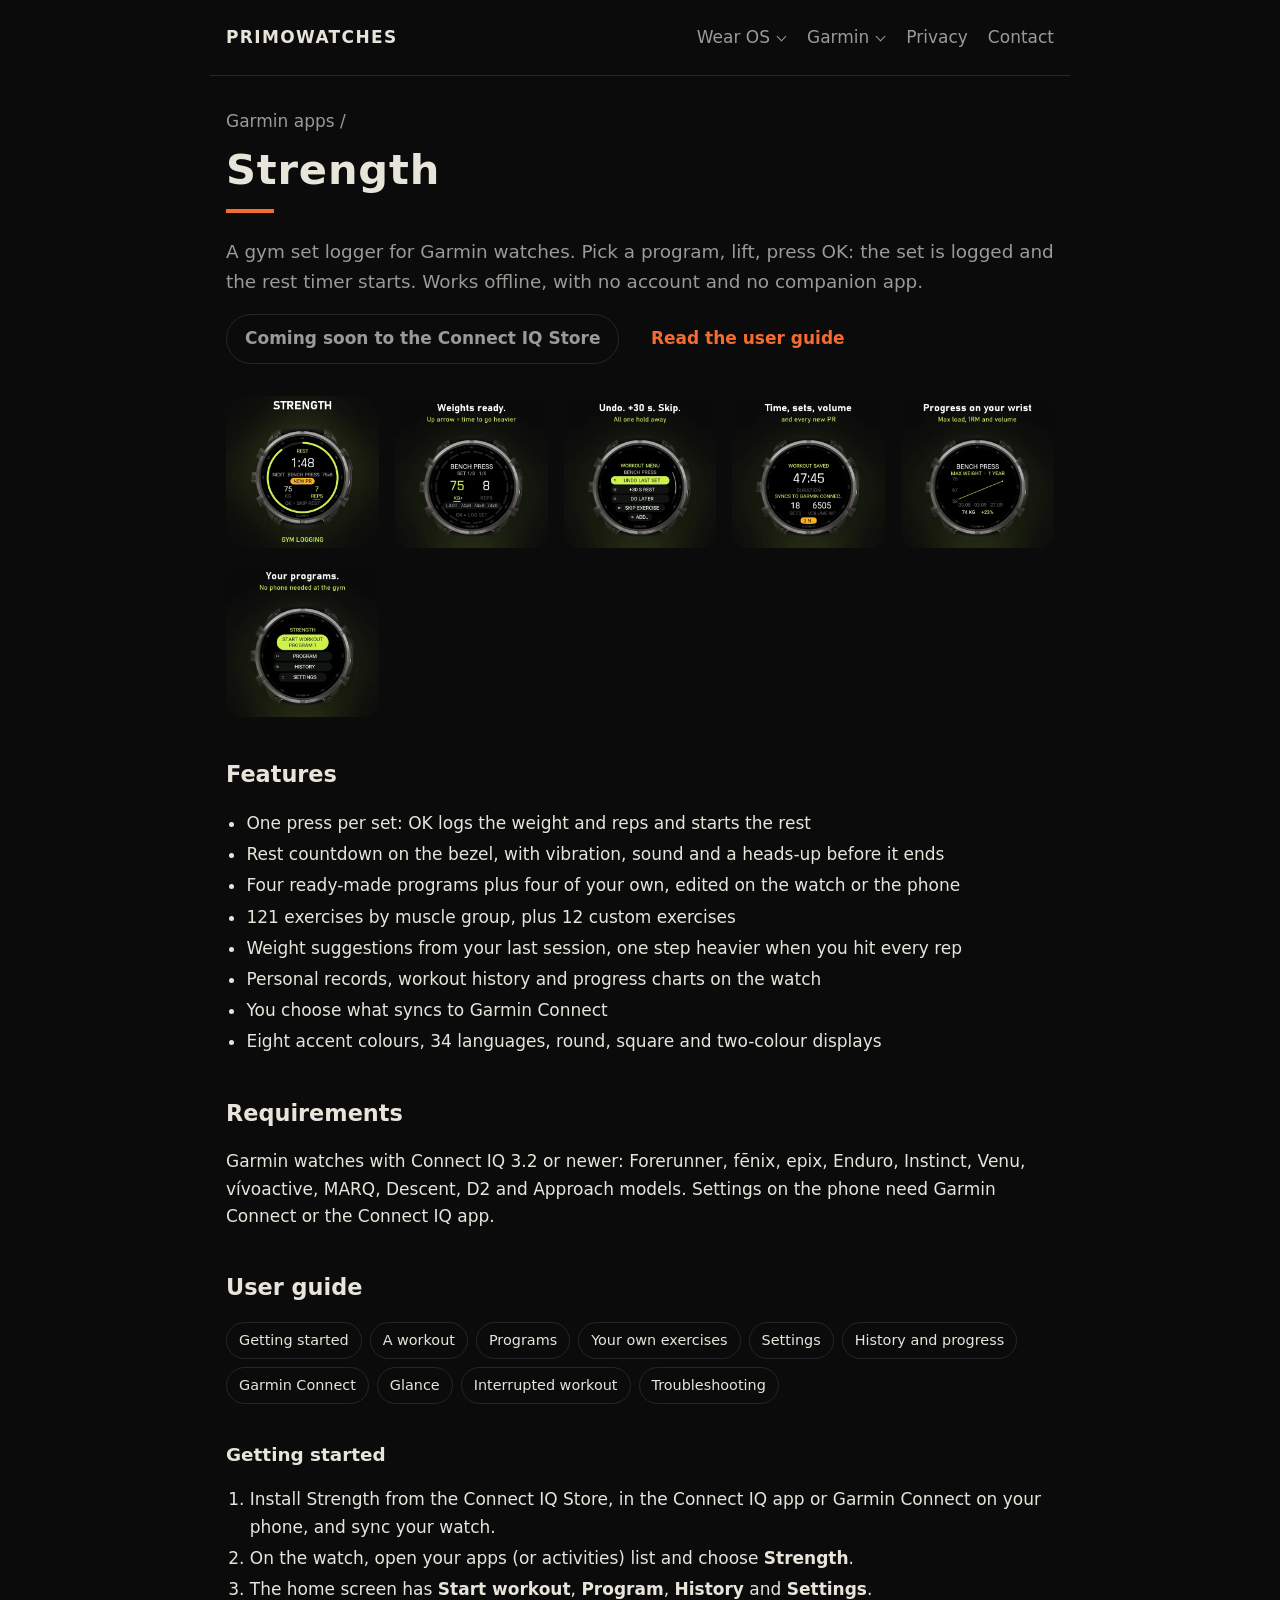
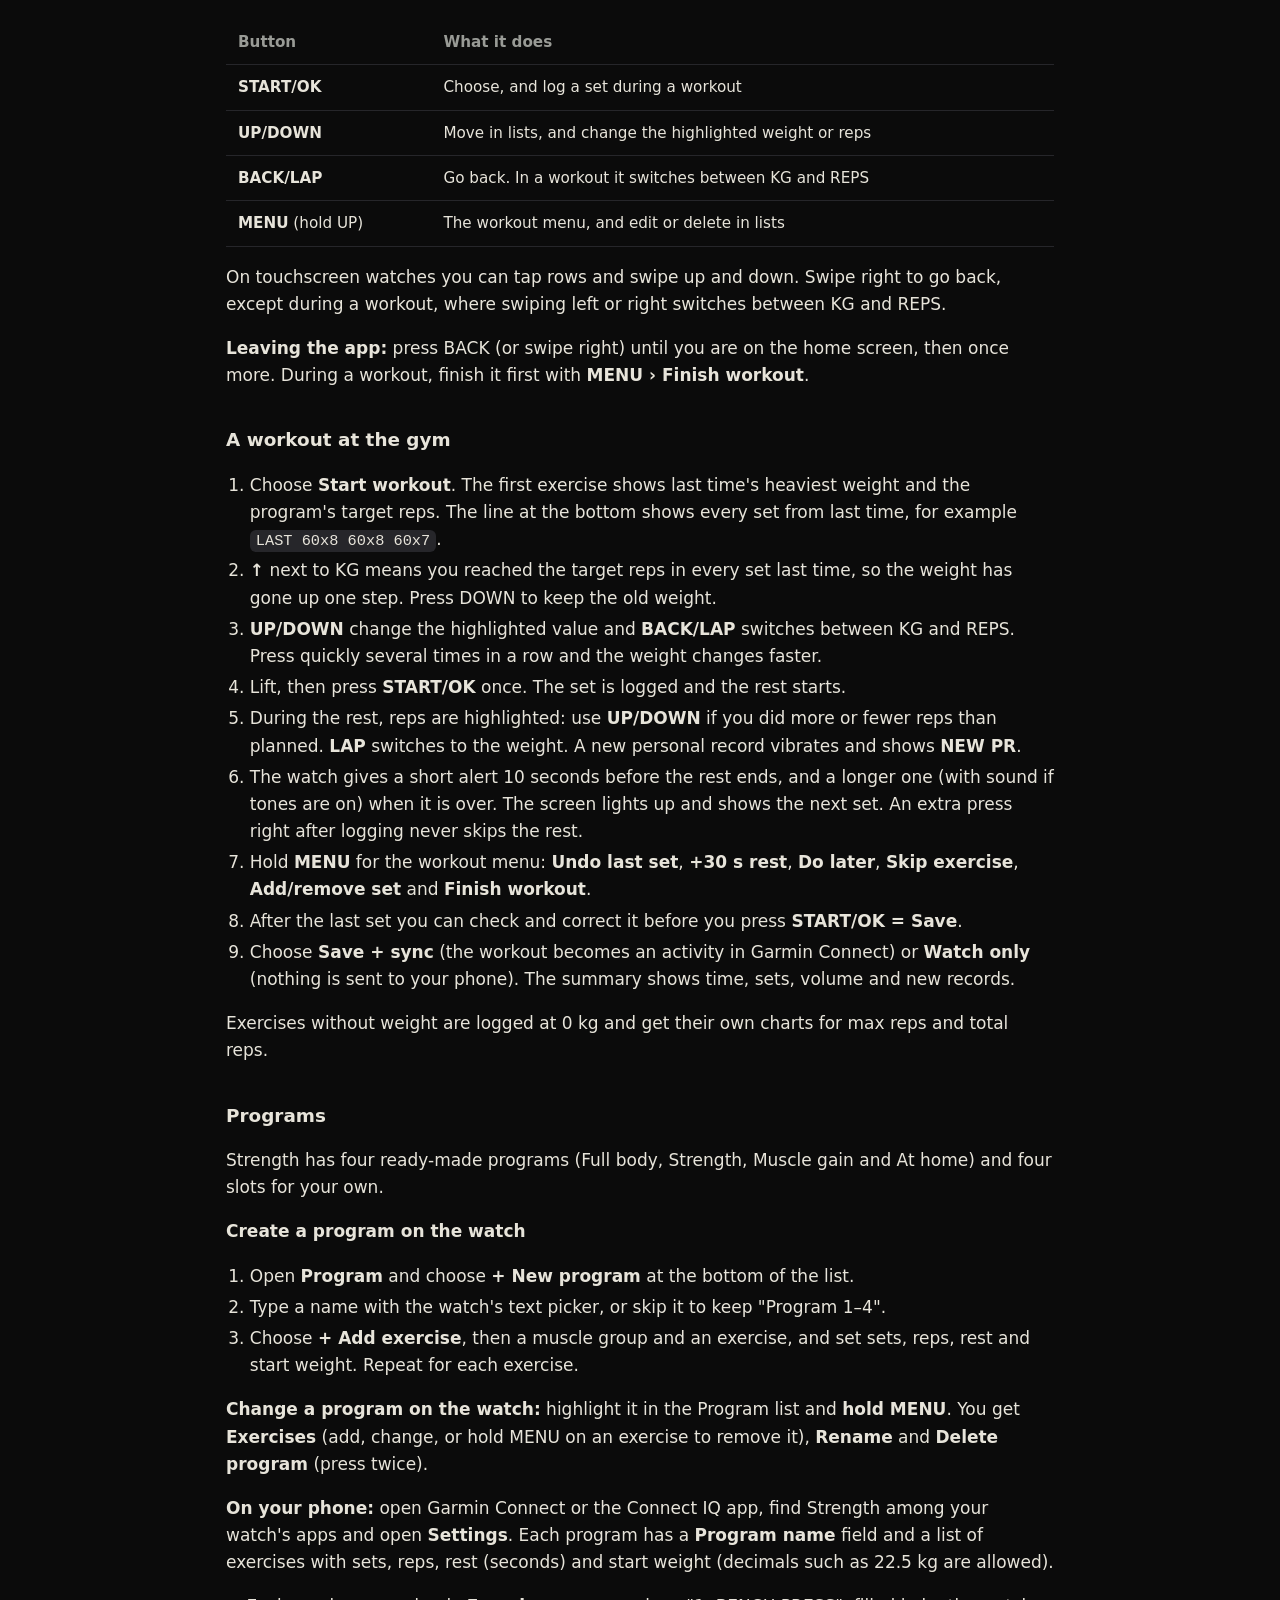
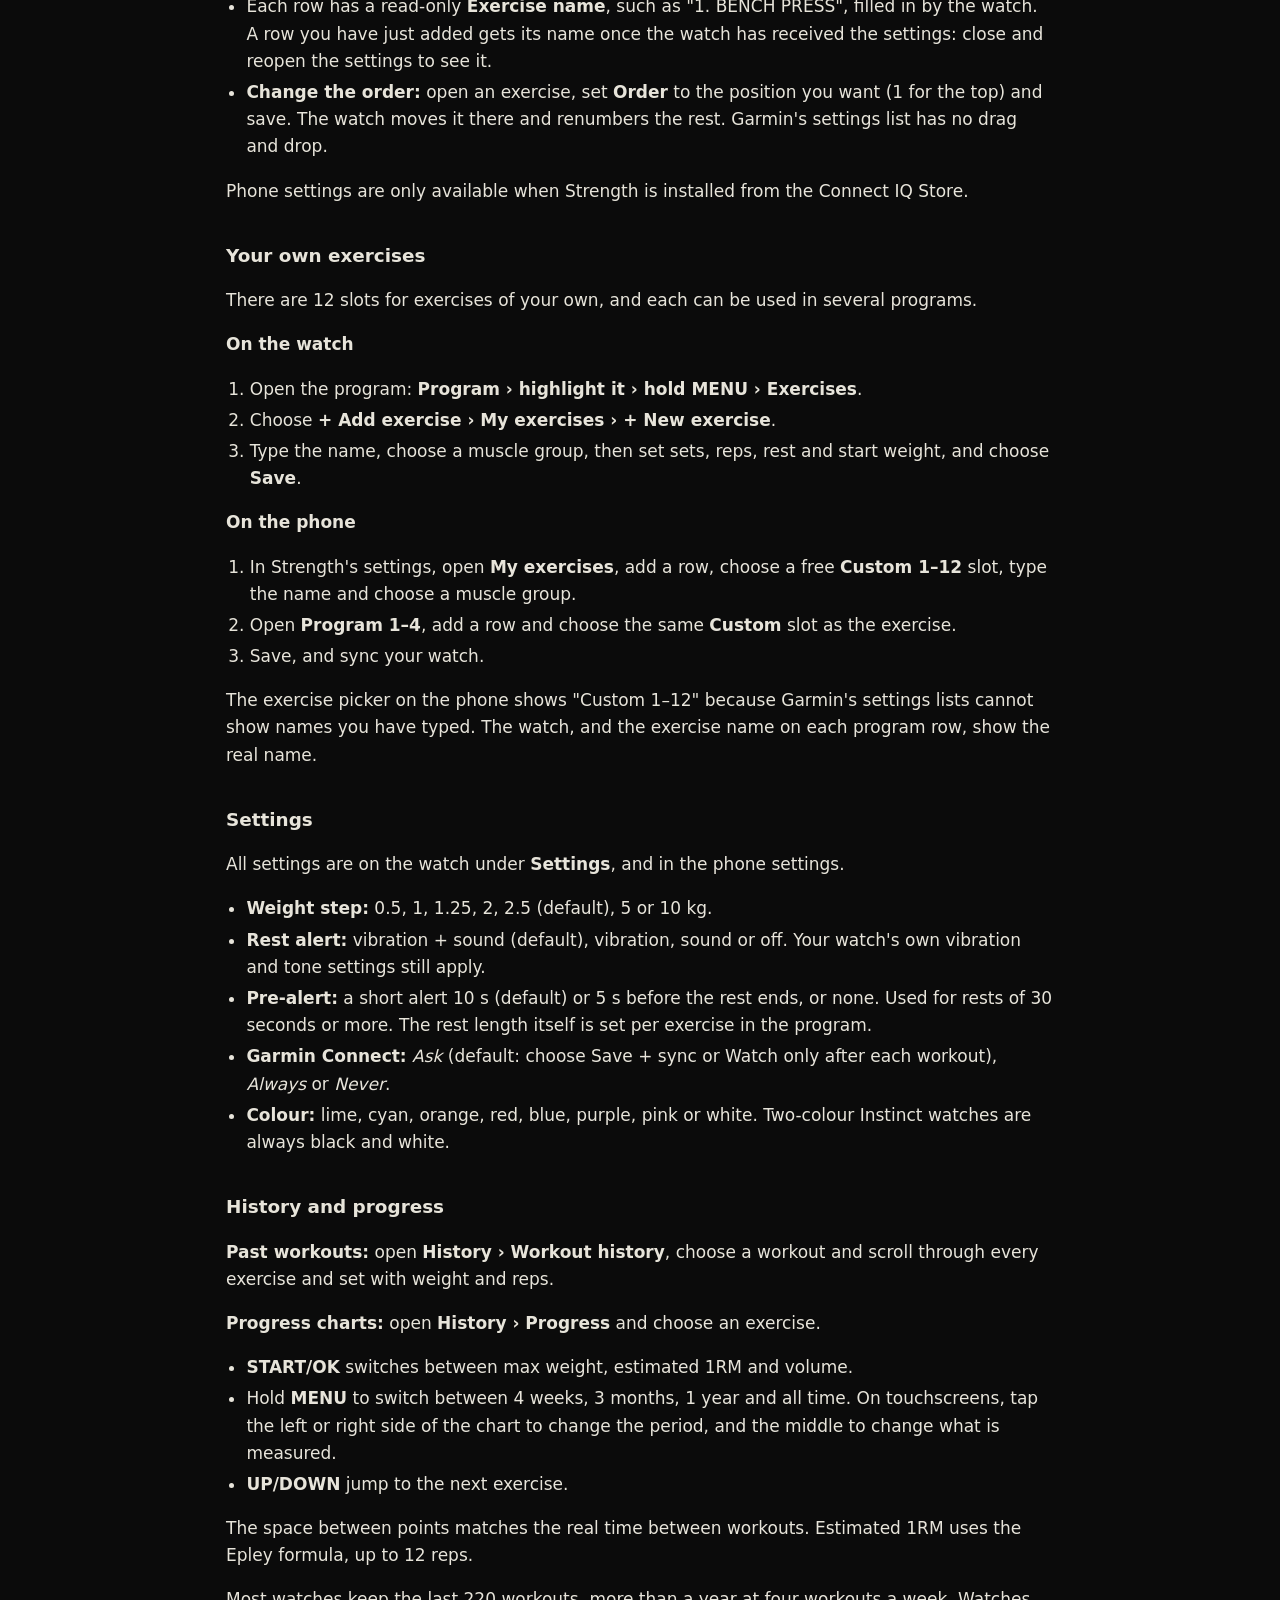
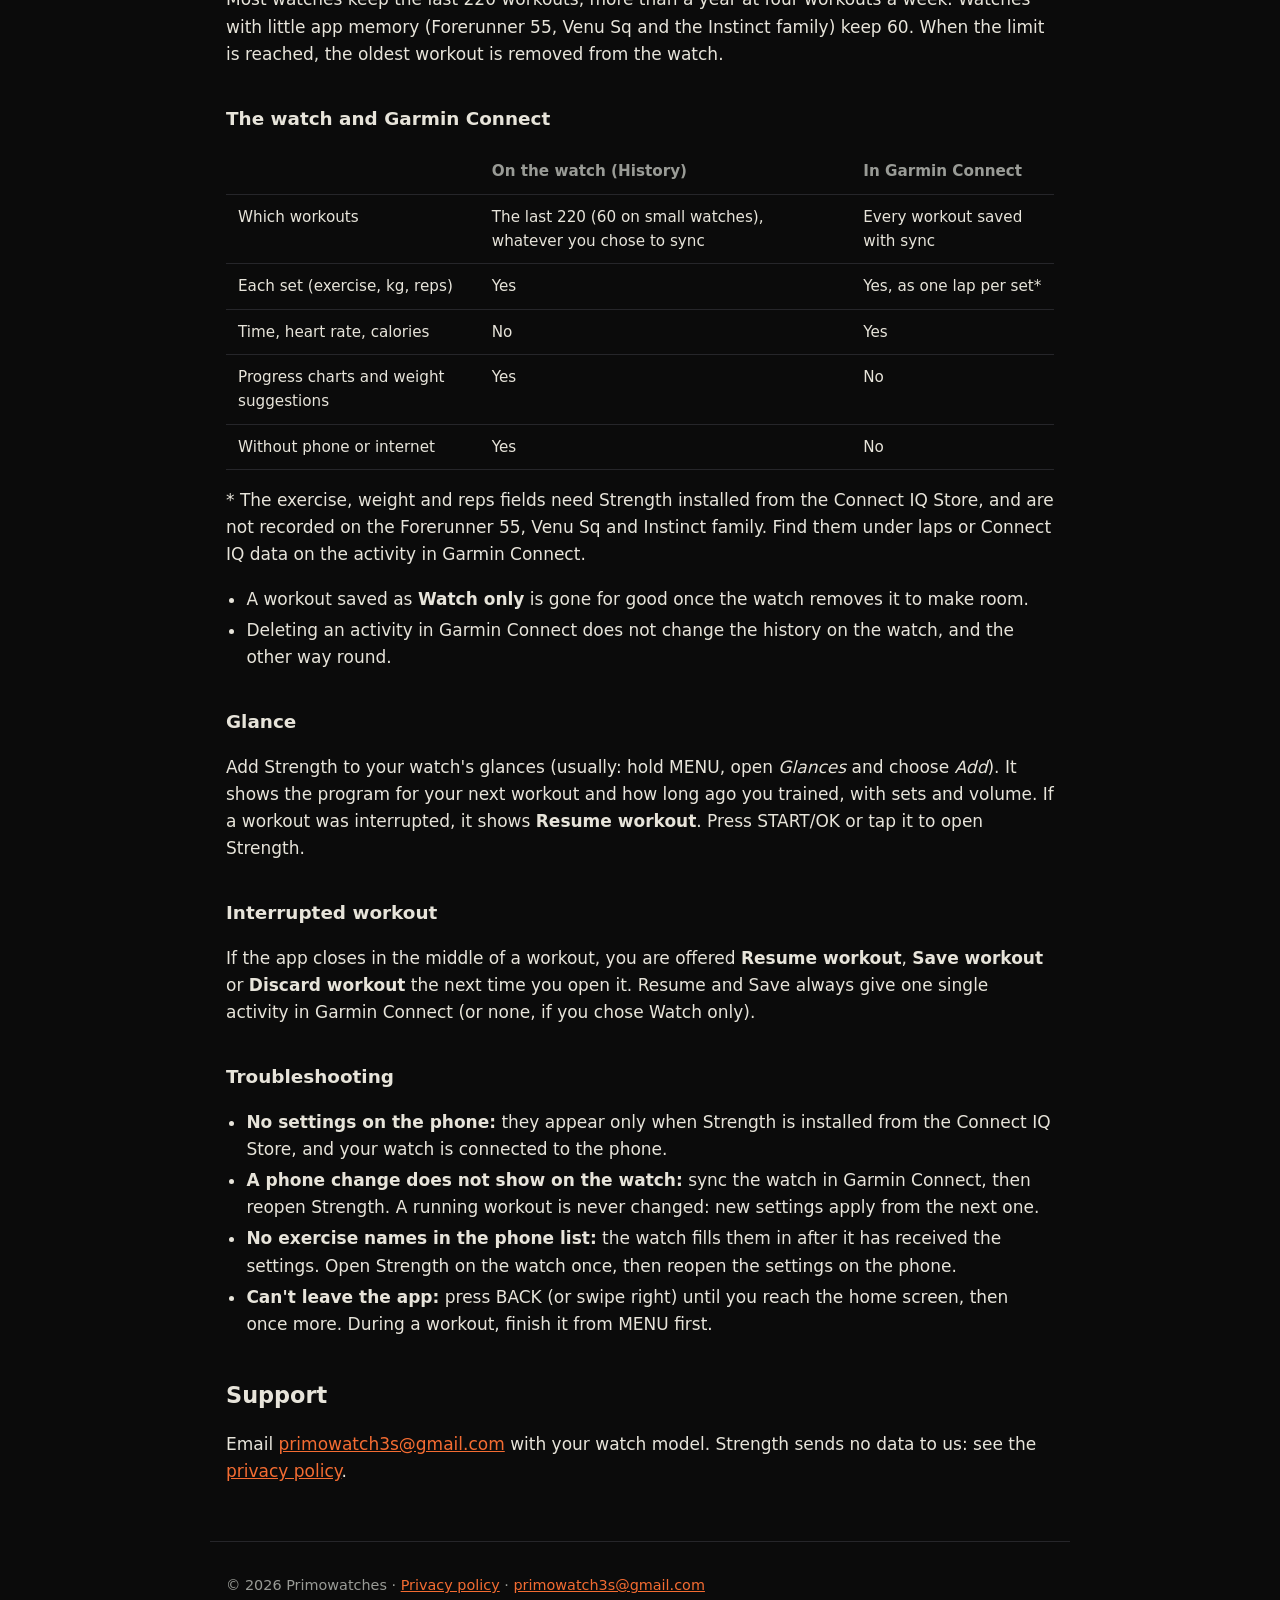
==== garmin/strength/index.html @ c06f82f8 "Add Garmin menu and Strength user guide Wear OS and Garmin drop-down menus, a Garmin apps section on" ====
<!doctype html>
<html lang="en">
<head>
<meta charset="utf-8">
<meta name="viewport" content="width=device-width, initial-scale=1">
<title>Strength for Garmin watches</title>
<meta name="description" content="Strength: A gym set logger for Garmin watches. Pick a program, lift, press OK: the set is logged and the rest timer starts. Works offline, with no account and no companion app.">
<meta name="google-site-verification" content="F2sSLz3GuPwt_C3BkwWSnTi81Ip2itNgBJjz8FT71gg">
<meta name="google-site-verification" content="0I45dqfzrLrNNodKksoEg44V1YR8bqElhHY7i-KYdTE">
<link rel="icon" href="../../assets/icon.png">
<link rel="stylesheet" href="../../assets/style.css">
</head>
<body>
<header>
  <a class="brand" href="../../">Primowatches</a>
  <nav><details class="menu"><summary>Wear OS</summary><div><a href="../../#watchfaces">All watch faces</a><a href="../../watchfaces/relief/">Relief</a><a href="../../install.html">Install a watch face</a></div></details><details class="menu"><summary>Garmin</summary><div><a href="../../garmin/strength/">Strength</a><a href="../../garmin/strength/#guide">Strength user guide</a></div></details><a href="../../privacy.html">Privacy</a><a href="../../#contact">Contact</a></nav>
</header>
<script>document.addEventListener('click', e => document.querySelectorAll('nav details[open]').forEach(d => { if (!d.contains(e.target)) d.open = false; }));</script>
<main>
<p class="crumb"><a href="../../#garmin">Garmin apps</a> /</p>
<h1>Strength</h1>
<div class="rule"></div>
<p class="lead">A gym set logger for Garmin watches. Pick a program, lift, press OK: the set is logged and the rest timer starts. Works offline, with no account and no companion app.</p>
<p><span class="badge">Coming soon to the Connect IQ Store</span> <a class="ghost" href="#guide">Read the user guide</a></p>

<div class="shots">
  <img src="cover.webp" alt="Strength rest timer on the bezel" width="500" height="500" loading="lazy">
  <img src="workout.webp" alt="Next set with weight, reps and last session" width="500" height="500" loading="lazy">
  <img src="menu.webp" alt="Workout menu: undo, +30 s rest, skip" width="500" height="500" loading="lazy">
  <img src="summary.webp" alt="Workout summary" width="500" height="500" loading="lazy">
  <img src="chart.webp" alt="Progress chart on the watch" width="500" height="500" loading="lazy">
  <img src="home.webp" alt="Strength home screen" width="500" height="500" loading="lazy">
</div>

<h2>Features</h2>
<ul>
  <li>One press per set: OK logs the weight and reps and starts the rest</li>
  <li>Rest countdown on the bezel, with vibration, sound and a heads-up before it ends</li>
  <li>Four ready-made programs plus four of your own, edited on the watch or the phone</li>
  <li>121 exercises by muscle group, plus 12 custom exercises</li>
  <li>Weight suggestions from your last session, one step heavier when you hit every rep</li>
  <li>Personal records, workout history and progress charts on the watch</li>
  <li>You choose what syncs to Garmin Connect</li>
  <li>Eight accent colours, 34 languages, round, square and two-colour displays</li>
</ul>

<h2>Requirements</h2>
<p>Garmin watches with Connect IQ 3.2 or newer: Forerunner, fēnix, epix, Enduro, Instinct, Venu, vívoactive, MARQ, Descent, D2 and Approach models. Settings on the phone need Garmin Connect or the Connect IQ app.</p>

<h2 id="guide">User guide</h2>
<div class="toc"><a href="#start">Getting started</a><a href="#workout">A workout</a><a href="#programs">Programs</a><a href="#custom">Your own exercises</a><a href="#settings">Settings</a><a href="#history">History and progress</a><a href="#connect">Garmin Connect</a><a href="#glance">Glance</a><a href="#interrupted">Interrupted workout</a><a href="#troubleshooting">Troubleshooting</a></div>
<h3 id="start">Getting started</h3>
<ol>
  <li>Install Strength from the Connect IQ Store, in the Connect IQ app or Garmin Connect on your phone, and sync your watch.</li>
  <li>On the watch, open your apps (or activities) list and choose <strong>Strength</strong>.</li>
  <li>The home screen has <strong>Start workout</strong>, <strong>Program</strong>, <strong>History</strong> and <strong>Settings</strong>.</li>
</ol>
<table>
  <tr><th>Button</th><th>What it does</th></tr>
  <tr><td><strong>START/OK</strong></td><td>Choose, and log a set during a workout</td></tr>
  <tr><td><strong>UP/DOWN</strong></td><td>Move in lists, and change the highlighted weight or reps</td></tr>
  <tr><td><strong>BACK/LAP</strong></td><td>Go back. In a workout it switches between KG and REPS</td></tr>
  <tr><td><strong>MENU</strong> (hold UP)</td><td>The workout menu, and edit or delete in lists</td></tr>
</table>
<p>On touchscreen watches you can tap rows and swipe up and down. Swipe right to go back, except during a workout, where swiping left or right switches between KG and REPS.</p>
<p><strong>Leaving the app:</strong> press BACK (or swipe right) until you are on the home screen, then once more. During a workout, finish it first with <strong>MENU › Finish workout</strong>.</p>

<h3 id="workout">A workout at the gym</h3>
<ol>
  <li>Choose <strong>Start workout</strong>. The first exercise shows last time's heaviest weight and the program's target reps. The line at the bottom shows every set from last time, for example <code>LAST 60x8 60x8 60x7</code>.</li>
  <li><strong>↑</strong> next to KG means you reached the target reps in every set last time, so the weight has gone up one step. Press DOWN to keep the old weight.</li>
  <li><strong>UP/DOWN</strong> change the highlighted value and <strong>BACK/LAP</strong> switches between KG and REPS. Press quickly several times in a row and the weight changes faster.</li>
  <li>Lift, then press <strong>START/OK</strong> once. The set is logged and the rest starts.</li>
  <li>During the rest, reps are highlighted: use <strong>UP/DOWN</strong> if you did more or fewer reps than planned. <strong>LAP</strong> switches to the weight. A new personal record vibrates and shows <strong>NEW PR</strong>.</li>
  <li>The watch gives a short alert 10 seconds before the rest ends, and a longer one (with sound if tones are on) when it is over. The screen lights up and shows the next set. An extra press right after logging never skips the rest.</li>
  <li>Hold <strong>MENU</strong> for the workout menu: <strong>Undo last set</strong>, <strong>+30 s rest</strong>, <strong>Do later</strong>, <strong>Skip exercise</strong>, <strong>Add/remove set</strong> and <strong>Finish workout</strong>.</li>
  <li>After the last set you can check and correct it before you press <strong>START/OK = Save</strong>.</li>
  <li>Choose <strong>Save + sync</strong> (the workout becomes an activity in Garmin Connect) or <strong>Watch only</strong> (nothing is sent to your phone). The summary shows time, sets, volume and new records.</li>
</ol>
<p>Exercises without weight are logged at 0 kg and get their own charts for max reps and total reps.</p>

<h3 id="programs">Programs</h3>
<p>Strength has four ready-made programs (Full body, Strength, Muscle gain and At home) and four slots for your own.</p>
<p><strong>Create a program on the watch</strong></p>
<ol>
  <li>Open <strong>Program</strong> and choose <strong>+ New program</strong> at the bottom of the list.</li>
  <li>Type a name with the watch's text picker, or skip it to keep "Program 1–4".</li>
  <li>Choose <strong>+ Add exercise</strong>, then a muscle group and an exercise, and set sets, reps, rest and start weight. Repeat for each exercise.</li>
</ol>
<p><strong>Change a program on the watch:</strong> highlight it in the Program list and <strong>hold MENU</strong>. You get <strong>Exercises</strong> (add, change, or hold MENU on an exercise to remove it), <strong>Rename</strong> and <strong>Delete program</strong> (press twice).</p>
<p><strong>On your phone:</strong> open Garmin Connect or the Connect IQ app, find Strength among your watch's apps and open <strong>Settings</strong>. Each program has a <strong>Program name</strong> field and a list of exercises with sets, reps, rest (seconds) and start weight (decimals such as 22.5 kg are allowed).</p>
<ul>
  <li>Each row has a read-only <strong>Exercise name</strong>, such as "1. BENCH PRESS", filled in by the watch. A row you have just added gets its name once the watch has received the settings: close and reopen the settings to see it.</li>
  <li><strong>Change the order:</strong> open an exercise, set <strong>Order</strong> to the position you want (1 for the top) and save. The watch moves it there and renumbers the rest. Garmin's settings list has no drag and drop.</li>
</ul>
<p>Phone settings are only available when Strength is installed from the Connect IQ Store.</p>

<h3 id="custom">Your own exercises</h3>
<p>There are 12 slots for exercises of your own, and each can be used in several programs.</p>
<p><strong>On the watch</strong></p>
<ol>
  <li>Open the program: <strong>Program › highlight it › hold MENU › Exercises</strong>.</li>
  <li>Choose <strong>+ Add exercise › My exercises › + New exercise</strong>.</li>
  <li>Type the name, choose a muscle group, then set sets, reps, rest and start weight, and choose <strong>Save</strong>.</li>
</ol>
<p><strong>On the phone</strong></p>
<ol>
  <li>In Strength's settings, open <strong>My exercises</strong>, add a row, choose a free <strong>Custom 1–12</strong> slot, type the name and choose a muscle group.</li>
  <li>Open <strong>Program 1–4</strong>, add a row and choose the same <strong>Custom</strong> slot as the exercise.</li>
  <li>Save, and sync your watch.</li>
</ol>
<p>The exercise picker on the phone shows "Custom 1–12" because Garmin's settings lists cannot show names you have typed. The watch, and the exercise name on each program row, show the real name.</p>

<h3 id="settings">Settings</h3>
<p>All settings are on the watch under <strong>Settings</strong>, and in the phone settings.</p>
<ul>
  <li><strong>Weight step:</strong> 0.5, 1, 1.25, 2, 2.5 (default), 5 or 10 kg.</li>
  <li><strong>Rest alert:</strong> vibration + sound (default), vibration, sound or off. Your watch's own vibration and tone settings still apply.</li>
  <li><strong>Pre-alert:</strong> a short alert 10 s (default) or 5 s before the rest ends, or none. Used for rests of 30 seconds or more. The rest length itself is set per exercise in the program.</li>
  <li><strong>Garmin Connect:</strong> <em>Ask</em> (default: choose Save + sync or Watch only after each workout), <em>Always</em> or <em>Never</em>.</li>
  <li><strong>Colour:</strong> lime, cyan, orange, red, blue, purple, pink or white. Two-colour Instinct watches are always black and white.</li>
</ul>

<h3 id="history">History and progress</h3>
<p><strong>Past workouts:</strong> open <strong>History › Workout history</strong>, choose a workout and scroll through every exercise and set with weight and reps.</p>
<p><strong>Progress charts:</strong> open <strong>History › Progress</strong> and choose an exercise.</p>
<ul>
  <li><strong>START/OK</strong> switches between max weight, estimated 1RM and volume.</li>
  <li>Hold <strong>MENU</strong> to switch between 4 weeks, 3 months, 1 year and all time. On touchscreens, tap the left or right side of the chart to change the period, and the middle to change what is measured.</li>
  <li><strong>UP/DOWN</strong> jump to the next exercise.</li>
</ul>
<p>The space between points matches the real time between workouts. Estimated 1RM uses the Epley formula, up to 12 reps.</p>
<p>Most watches keep the last 220 workouts, more than a year at four workouts a week. Watches with little app memory (Forerunner 55, Venu Sq and the Instinct family) keep 60. When the limit is reached, the oldest workout is removed from the watch.</p>

<h3 id="connect">The watch and Garmin Connect</h3>
<table>
  <tr><th></th><th>On the watch (History)</th><th>In Garmin Connect</th></tr>
  <tr><td>Which workouts</td><td>The last 220 (60 on small watches), whatever you chose to sync</td><td>Every workout saved with sync</td></tr>
  <tr><td>Each set (exercise, kg, reps)</td><td>Yes</td><td>Yes, as one lap per set*</td></tr>
  <tr><td>Time, heart rate, calories</td><td>No</td><td>Yes</td></tr>
  <tr><td>Progress charts and weight suggestions</td><td>Yes</td><td>No</td></tr>
  <tr><td>Without phone or internet</td><td>Yes</td><td>No</td></tr>
</table>
<p>* The exercise, weight and reps fields need Strength installed from the Connect IQ Store, and are not recorded on the Forerunner 55, Venu Sq and Instinct family. Find them under laps or Connect IQ data on the activity in Garmin Connect.</p>
<ul>
  <li>A workout saved as <strong>Watch only</strong> is gone for good once the watch removes it to make room.</li>
  <li>Deleting an activity in Garmin Connect does not change the history on the watch, and the other way round.</li>
</ul>

<h3 id="glance">Glance</h3>
<p>Add Strength to your watch's glances (usually: hold MENU, open <em>Glances</em> and choose <em>Add</em>). It shows the program for your next workout and how long ago you trained, with sets and volume. If a workout was interrupted, it shows <strong>Resume workout</strong>. Press START/OK or tap it to open Strength.</p>

<h3 id="interrupted">Interrupted workout</h3>
<p>If the app closes in the middle of a workout, you are offered <strong>Resume workout</strong>, <strong>Save workout</strong> or <strong>Discard workout</strong> the next time you open it. Resume and Save always give one single activity in Garmin Connect (or none, if you chose Watch only).</p>

<h3 id="troubleshooting">Troubleshooting</h3>
<ul>
  <li><strong>No settings on the phone:</strong> they appear only when Strength is installed from the Connect IQ Store, and your watch is connected to the phone.</li>
  <li><strong>A phone change does not show on the watch:</strong> sync the watch in Garmin Connect, then reopen Strength. A running workout is never changed: new settings apply from the next one.</li>
  <li><strong>No exercise names in the phone list:</strong> the watch fills them in after it has received the settings. Open Strength on the watch once, then reopen the settings on the phone.</li>
  <li><strong>Can't leave the app:</strong> press BACK (or swipe right) until you reach the home screen, then once more. During a workout, finish it from MENU first.</li>
</ul>

<h2>Support</h2>
<p>Email <a href="mailto:primowatch3s@gmail.com">primowatch3s@gmail.com</a> with your watch model. Strength sends no data to us: see the <a href="../../privacy.html">privacy policy</a>.</p>
</main>
<footer>© 2026 Primowatches · <a href="../../privacy.html">Privacy policy</a> · <a href="mailto:primowatch3s@gmail.com">primowatch3s@gmail.com</a></footer>
</body>
</html>
---- assets/style.css ----
:root { --bg: #0b0b0b; --fg: #e7e4da; --muted: #999b96; --accent: #f46c32; --line: #26262a; }
* { box-sizing: border-box; }
body { margin: 0; background: var(--bg); color: var(--fg); font: 17px/1.6 system-ui, -apple-system, "Segoe UI", Roboto, sans-serif; }
main, header, footer { max-width: 860px; margin: 0 auto; padding: 0 16px; }
header { display: flex; align-items: center; justify-content: space-between; padding-top: 24px; padding-bottom: 24px; border-bottom: 1px solid var(--line); }
header a.brand { color: var(--fg); text-decoration: none; font-weight: 600; letter-spacing: .08em; text-transform: uppercase; }
nav a { color: var(--muted); text-decoration: none; margin-left: 20px; }
nav a:hover, a { color: var(--accent); }
h1 { font-size: 2.6rem; line-height: 1.1; margin: 48px 0 8px; letter-spacing: .02em; }
h2 { font-size: 1.4rem; margin: 40px 0 8px; }
.rule { width: 48px; height: 4px; background: var(--accent); margin: 16px 0 24px; }
.lead { color: var(--muted); font-size: 1.15rem; }
.dials { display: grid; grid-template-columns: repeat(auto-fit, minmax(180px, 1fr)); gap: 16px; margin: 32px 0; }
.dials img { width: 100%; height: auto; border-radius: 50%; }
ul { padding-left: 1.2em; }
li { margin: 4px 0; }
.app { display: flex; gap: 20px; align-items: center; padding: 20px; border: 1px solid var(--line); border-radius: 16px; margin: 24px 0; text-decoration: none; color: var(--fg); }
.app img { width: 88px; height: 88px; border-radius: 50%; }
.app span { color: var(--muted); display: block; }
footer { color: var(--muted); font-size: .9rem; padding-top: 32px; padding-bottom: 48px; margin-top: 56px; border-top: 1px solid var(--line); }
@media (max-width: 520px) { h1 { font-size: 2rem; } nav a { margin-left: 12px; } }
.grid { display: grid; grid-template-columns: repeat(auto-fill, minmax(220px, 1fr)); gap: 20px; margin: 24px 0; }
.card { display: block; padding: 20px; border: 1px solid var(--line); border-radius: 18px; color: var(--fg); text-decoration: none; transition: border-color .15s; }
.card:hover { border-color: var(--accent); }
.card img { width: 100%; height: auto; display: block; margin-bottom: 14px; }
.card strong { display: block; font-size: 1.2rem; }
.card span { display: block; color: var(--muted); }
.card em { display: inline-block; margin-top: 8px; font-style: normal; font-size: .8rem; letter-spacing: .06em; text-transform: uppercase; color: var(--accent); }
.badge, .button { display: inline-block; padding: 10px 18px; border-radius: 999px; font-weight: 600; text-decoration: none; }
.badge { border: 1px solid var(--line); color: var(--muted); }
.button { background: var(--accent); color: #0b0b0b; }
.crumb { margin: 32px 0 -36px; color: var(--muted); }
.crumb a { color: var(--muted); text-decoration: none; }
.dials img { border-radius: 0; }
nav { display: flex; align-items: center; flex-wrap: wrap; }
nav details { position: relative; margin-left: 20px; }
nav summary { color: var(--muted); cursor: pointer; list-style: none; }
nav summary::-webkit-details-marker { display: none; }
nav summary::after { content: ""; display: inline-block; width: 6px; height: 6px; margin: 0 2px 3px 8px; border: solid currentColor; border-width: 0 1.5px 1.5px 0; transform: rotate(45deg); }
nav summary:hover, nav details[open] summary { color: var(--accent); }
nav details > div { position: absolute; left: 0; top: calc(100% + 12px); z-index: 10; min-width: 220px; padding: 8px; background: #141416; border: 1px solid var(--line); border-radius: 14px; box-shadow: 0 12px 32px rgba(0, 0, 0, .5); }
nav details > div a { display: block; margin: 0; padding: 8px 12px; border-radius: 8px; color: var(--fg); }
nav details > div a:hover { background: var(--line); color: var(--accent); }
@media (max-width: 520px) {
  header { flex-direction: column; align-items: flex-start; gap: 12px; }
  nav details, nav a { margin-left: 0; margin-right: 16px; }
}
h3 { font-size: 1.15rem; margin: 36px 0 8px; scroll-margin-top: 16px; }
h2 { scroll-margin-top: 16px; }
ol { padding-left: 1.4em; }
code { font: .9em ui-monospace, SFMono-Regular, Consolas, monospace; background: var(--line); padding: 2px 6px; border-radius: 6px; }
table { width: 100%; border-collapse: collapse; margin: 16px 0; font-size: .95rem; }
th, td { text-align: left; vertical-align: top; padding: 10px 12px; border-bottom: 1px solid var(--line); }
th { color: var(--muted); font-weight: 600; }
.shots { display: grid; grid-template-columns: repeat(auto-fit, minmax(150px, 1fr)); gap: 16px; margin: 32px 0; }
.shots img { width: 100%; height: auto; border-radius: 16px; display: block; }
.ghost { display: inline-block; padding: 10px 18px; margin-left: 8px; color: var(--accent); text-decoration: none; font-weight: 600; }
.toc { display: flex; flex-wrap: wrap; gap: 8px; margin: 16px 0 8px; }
.toc a { padding: 6px 12px; border: 1px solid var(--line); border-radius: 999px; color: var(--fg); text-decoration: none; font-size: .9rem; }
.toc a:hover { border-color: var(--accent); color: var(--accent); }
@media (max-width: 520px) { table { font-size: .85rem; } th, td { padding: 8px 6px; } .ghost { margin-left: 0; padding-left: 0; } }
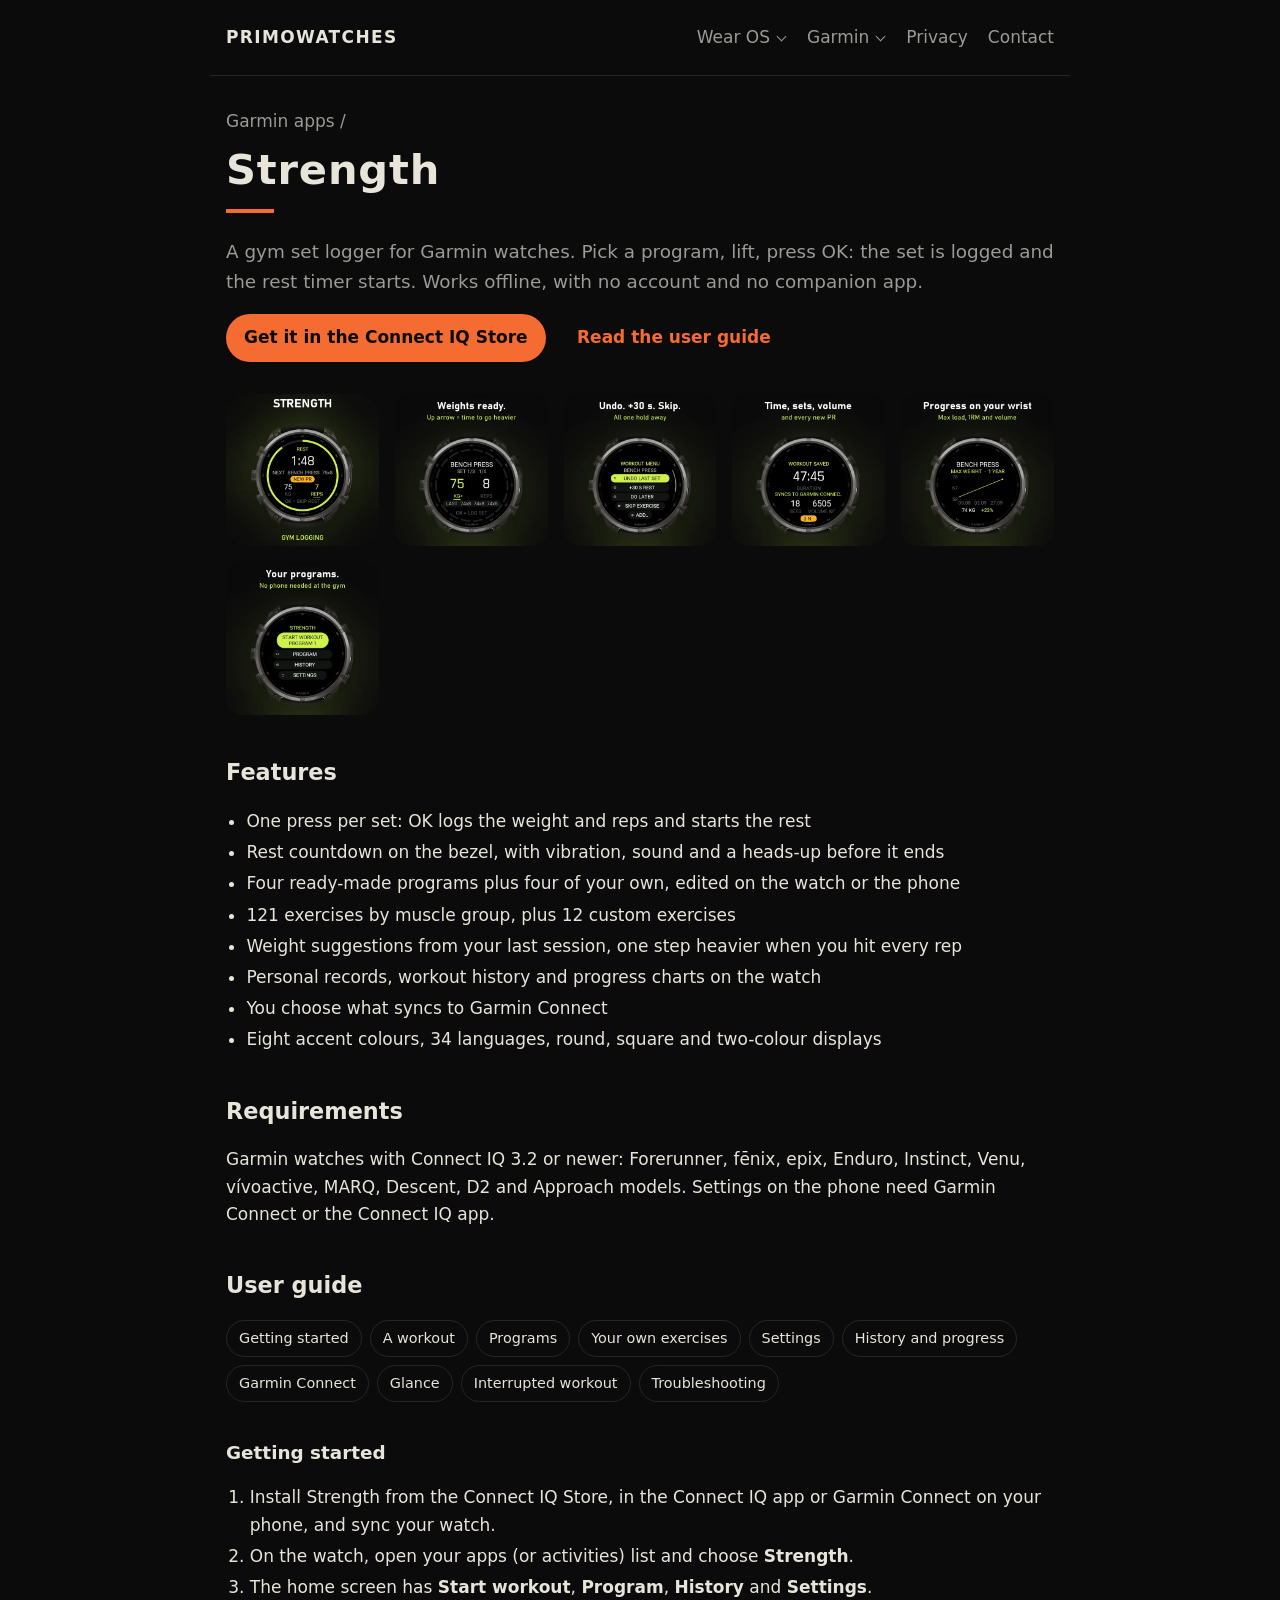
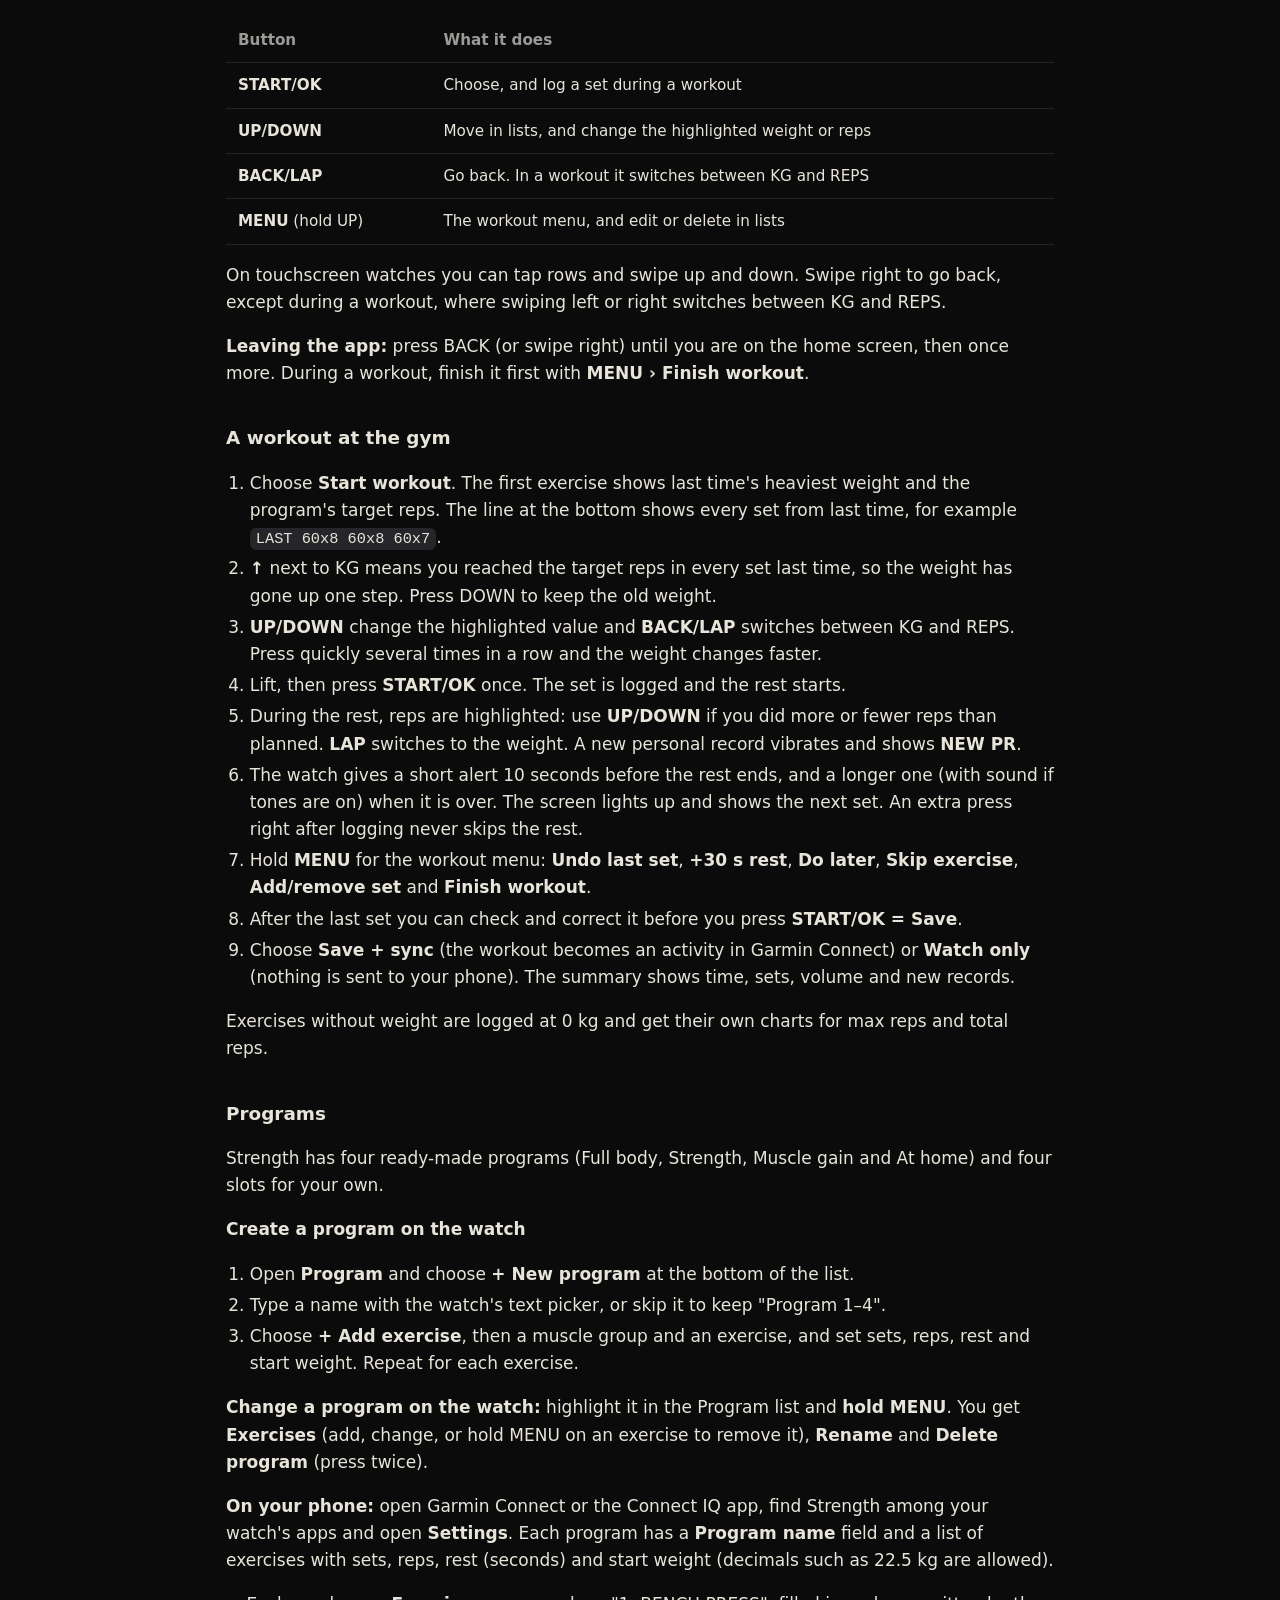
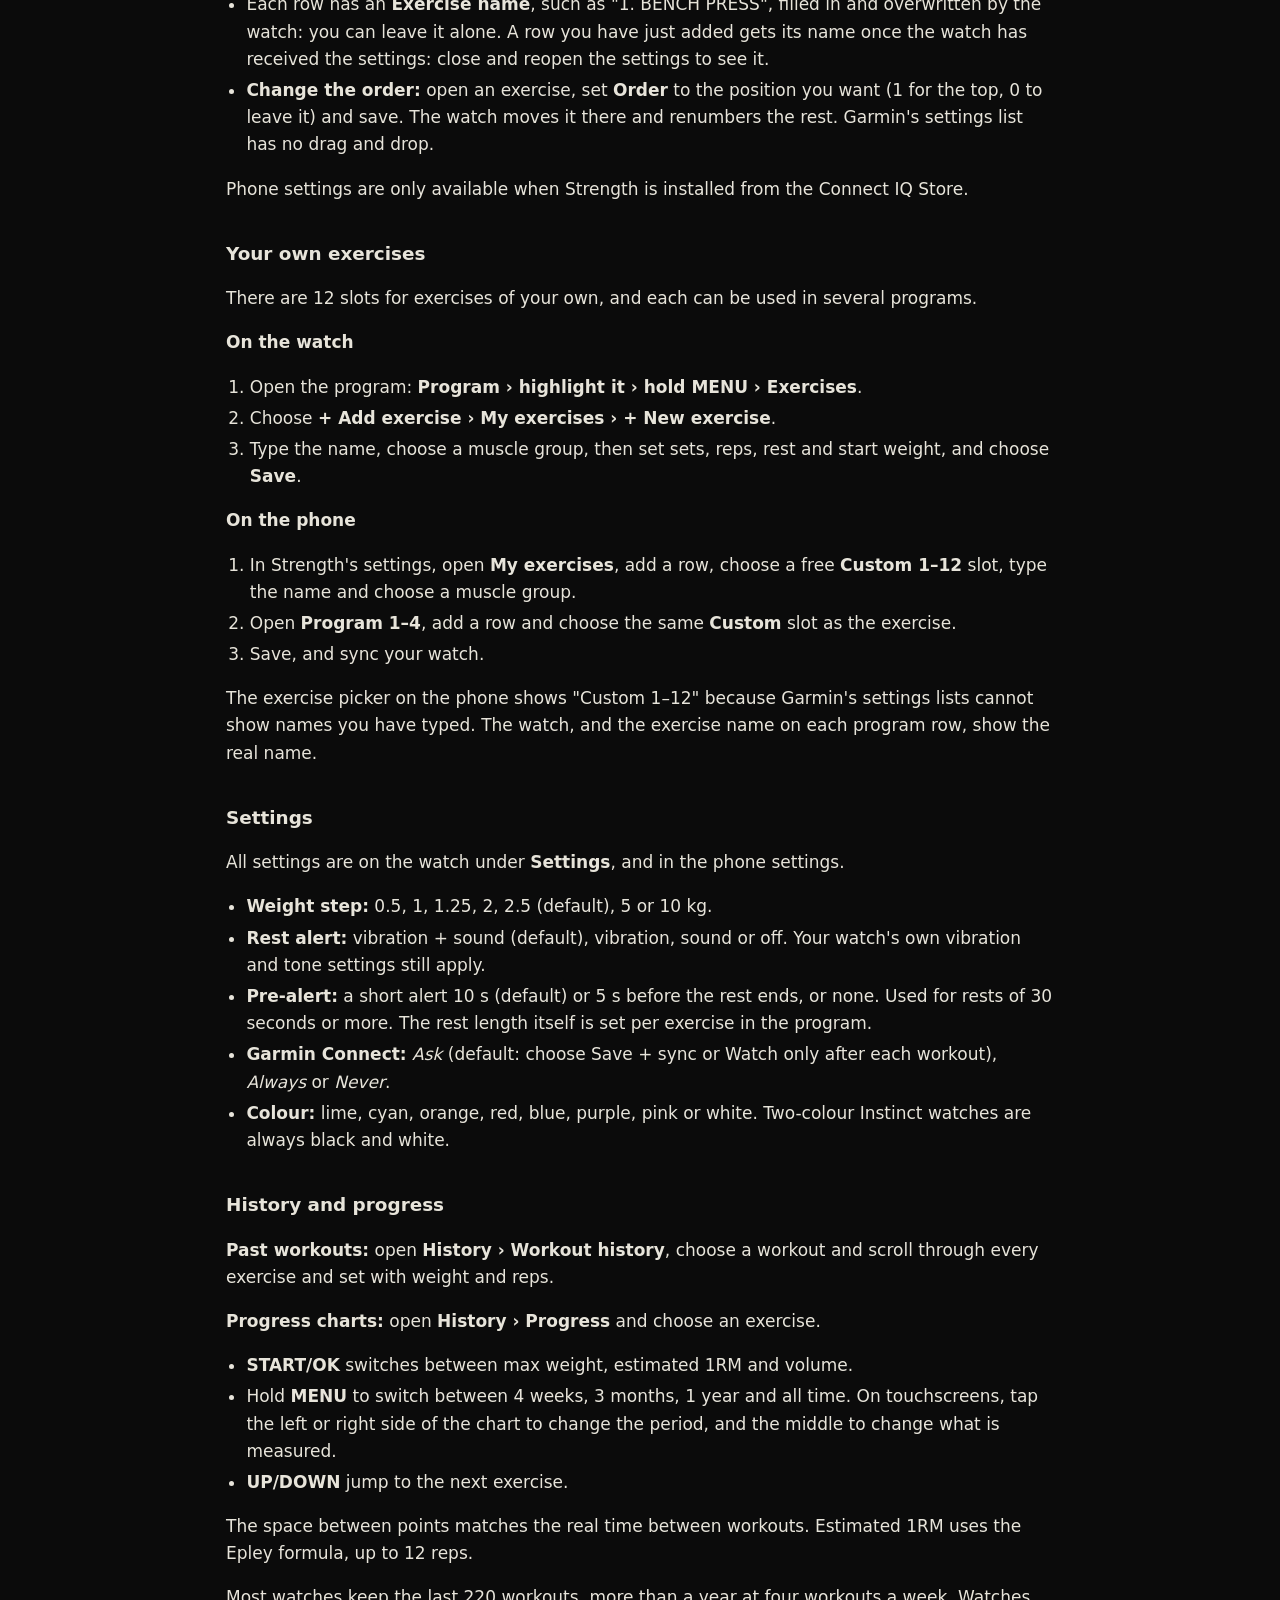
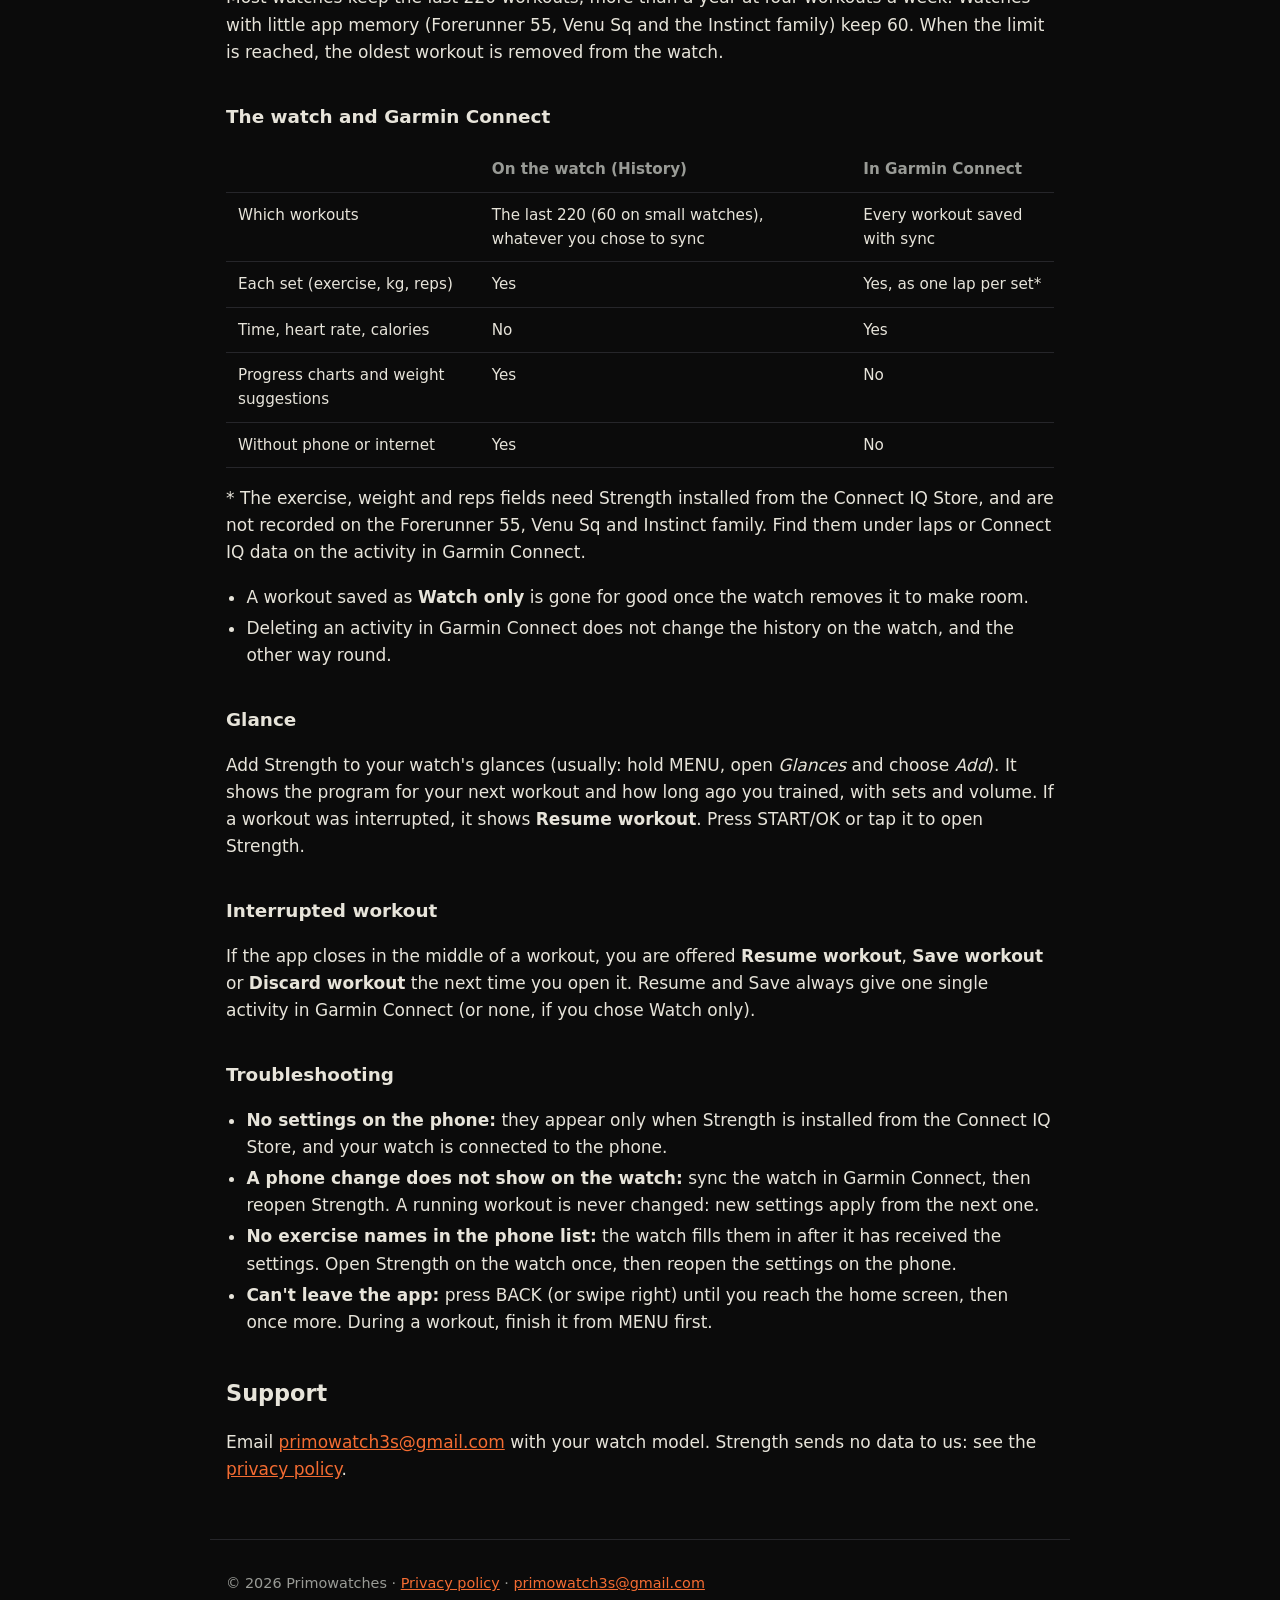
==== commit c979d39b: "Link Strength in the Connect IQ Store Strength is live: the badge becomes a store button. The guide " ====
--- a/garmin/strength/index.html
+++ b/garmin/strength/index.html
@@ -21,7 +21,7 @@
 <h1>Strength</h1>
 <div class="rule"></div>
 <p class="lead">A gym set logger for Garmin watches. Pick a program, lift, press OK: the set is logged and the rest timer starts. Works offline, with no account and no companion app.</p>
-<p><span class="badge">Coming soon to the Connect IQ Store</span> <a class="ghost" href="#guide">Read the user guide</a></p>
+<p><a class="button" href="https://apps.garmin.com/apps/6ee3f217-6988-4f0f-89ec-b629f2a9a9b9">Get it in the Connect IQ Store</a> <a class="ghost" href="#guide">Read the user guide</a></p>
 
 <div class="shots">
   <img src="cover.webp" alt="Strength rest timer on the bezel" width="500" height="500" loading="lazy">
@@ -90,8 +90,8 @@
 <p><strong>Change a program on the watch:</strong> highlight it in the Program list and <strong>hold MENU</strong>. You get <strong>Exercises</strong> (add, change, or hold MENU on an exercise to remove it), <strong>Rename</strong> and <strong>Delete program</strong> (press twice).</p>
 <p><strong>On your phone:</strong> open Garmin Connect or the Connect IQ app, find Strength among your watch's apps and open <strong>Settings</strong>. Each program has a <strong>Program name</strong> field and a list of exercises with sets, reps, rest (seconds) and start weight (decimals such as 22.5 kg are allowed).</p>
 <ul>
-  <li>Each row has a read-only <strong>Exercise name</strong>, such as "1. BENCH PRESS", filled in by the watch. A row you have just added gets its name once the watch has received the settings: close and reopen the settings to see it.</li>
-  <li><strong>Change the order:</strong> open an exercise, set <strong>Order</strong> to the position you want (1 for the top) and save. The watch moves it there and renumbers the rest. Garmin's settings list has no drag and drop.</li>
+  <li>Each row has an <strong>Exercise name</strong>, such as "1. BENCH PRESS", filled in and overwritten by the watch: you can leave it alone. A row you have just added gets its name once the watch has received the settings: close and reopen the settings to see it.</li>
+  <li><strong>Change the order:</strong> open an exercise, set <strong>Order</strong> to the position you want (1 for the top, 0 to leave it) and save. The watch moves it there and renumbers the rest. Garmin's settings list has no drag and drop.</li>
 </ul>
 <p>Phone settings are only available when Strength is installed from the Connect IQ Store.</p>
 
